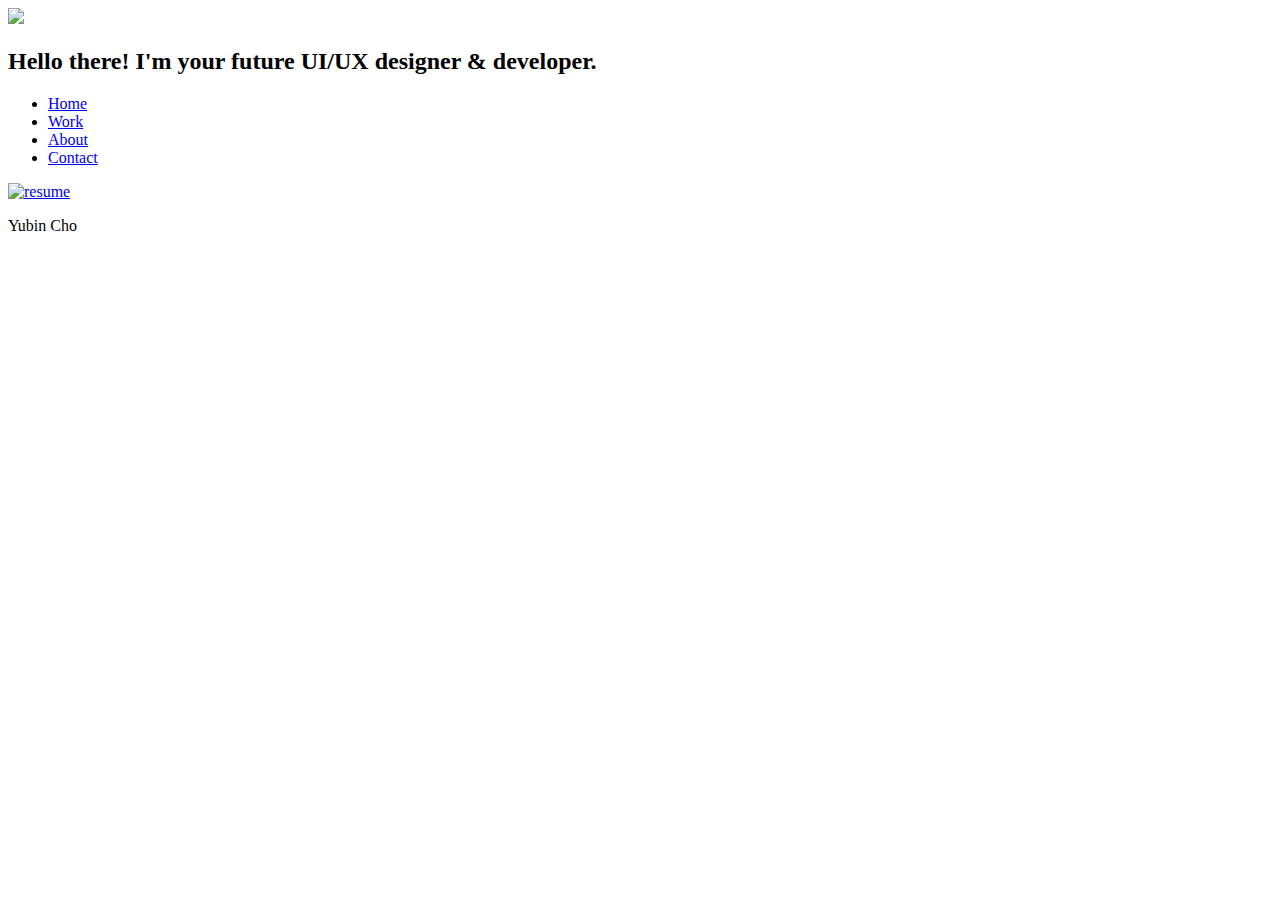
==== index.html @ 60e2d683 "Add files via upload" ====
<!DOCTYPE html>

<html class="no-js">

	<head>
	<meta charset="utf-8">
	<meta http-equiv="X-UA-Compatible" content="IE=edge">
	<title>Yubin Cho</title>
	<meta name="viewport" content="width=device-width, initial-scale=1">

	<!-- Place favicon.ico and apple-touch-icon.png in the root directory -->
	<link rel="shortcut icon" href="favicon.ico">

	<!-- Fonts -->
	<link href="https://fonts.googleapis.com/css?family=Contrail+One" rel="stylesheet">
	<link href="https://fonts.googleapis.com/css?family=Source+Sans+Pro" rel="stylesheet">


	<!-- Icomoon Icon Fonts-->
	<link rel="stylesheet" href="css/icomoon.css">
	<!-- Bootstrap  -->
	<link rel="stylesheet" href="css/bootstrap.css">
	<!-- CSS file -->
	<link rel="stylesheet" href="css/style.css">


	<!-- Modernizr JS -->
	<script src="js/modernizr-2.6.2.min.js"></script>


	</head>
	<body>
	<header>
		<div class="container text-center">
			<div>
				<a href="index.html">
   					<img src="images/logo.png"
         			onmouseover="this.src='images/logohover.png';"
         			onmouseout="this.src='images/logo.png';">
    				</img>
				</a>
			</div>
			<h2>Hello there! I'm your future UI/UX designer & developer.</h2>
			<nav id="main-nav" role="navigation">
				<ul>
					<li><a href="index.html" class="active">Home</a></li>
					<li><a href="work.html">Work</a></li>
					<li><a href="about.html">About</a></li>
					<li><a href="contact.html">Contact</a></li>
				</ul>
			</nav>
		</div>
	</header>

	<div class="intro-section">
		<div class="container">
			<div class="row">
				<a href="resume.pdf" target="_blank"><img src="images/resume.png" alt="resume" class="shadow"/></a>
			</div>
		</div>
	</div>
	


	
	<footer>
		<div id="footer">
			<div class="container">
				<div class="row">
					<div class="col-md-8 col-md-offset-2 text-center">
						<p>Yubin Cho</p>
						<p class="social-icons">
							<a href="https://www.linkedin.com/in/yubincho/"><i class="icon-linkedin-with-circle"></i></a>
						</p>
					</div>
				</div>
			</div>
		</div>
	</footer>

	<!-- jQuery -->
	<script src="js/jquery.min.js"></script>
	<!-- jQuery Easing -->
	<script src="js/jquery.easing.1.3.js"></script>
	<!-- Bootstrap -->
	<script src="js/bootstrap.min.js"></script>
	<!-- Waypoints -->
	<script src="js/jquery.waypoints.min.js"></script>
	<!-- Owl carousel -->
	<script src="js/owl.carousel.min.js"></script>
	<!-- Stellar -->
	<script src="js/jquery.stellar.min.js"></script>

	<!-- Main JS (Do not remove) -->
	<script src="js/main.js"></script>

	</body>
</html>
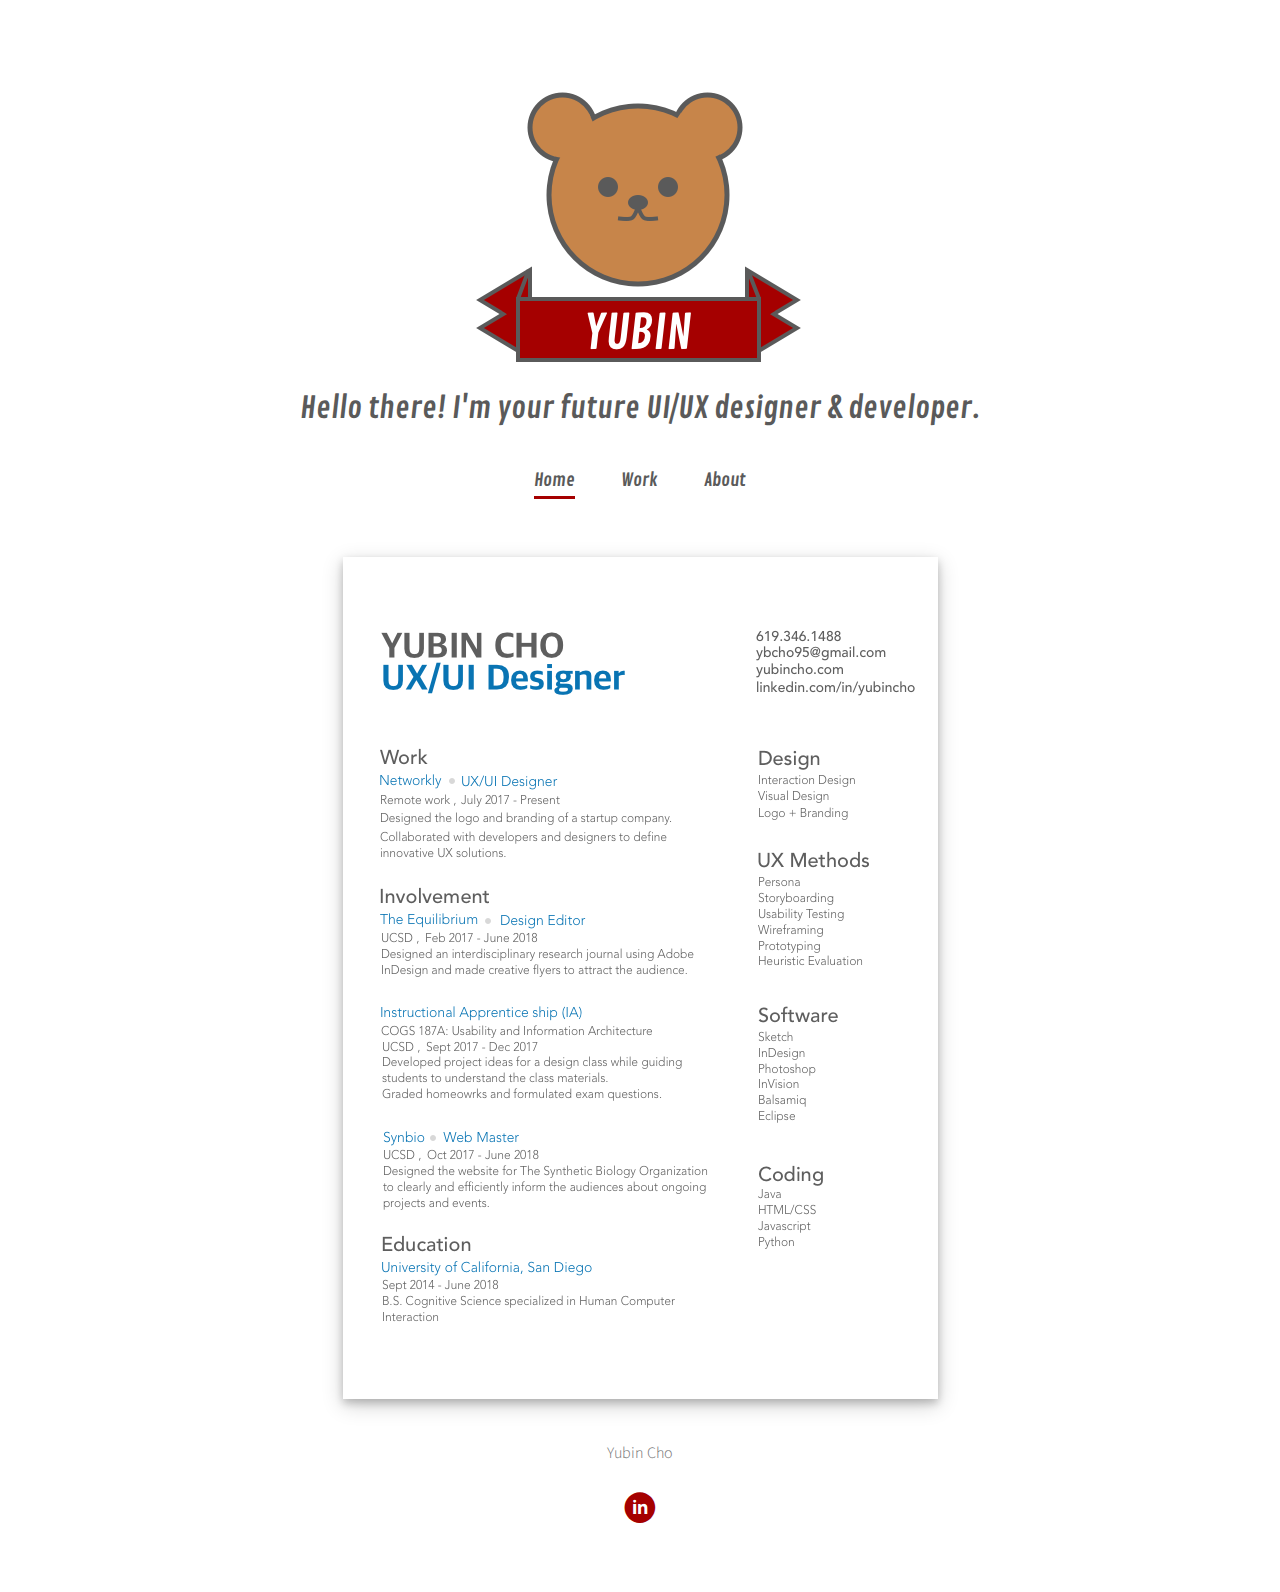
==== commit acb70b56: "Add files via upload" ====
--- a/index.html
+++ b/index.html
@@ -46,7 +46,6 @@
 					<li><a href="index.html" class="active">Home</a></li>
 					<li><a href="work.html">Work</a></li>
 					<li><a href="about.html">About</a></li>
-					<li><a href="contact.html">Contact</a></li>
 				</ul>
 			</nav>
 		</div>
--- a/css/icomoon.css
+++ b/css/icomoon.css
@@ -0,0 +1,3135 @@
+@font-face {
+    font-family: 'icomoon';
+    src:    url('fonts/icomoon.eot?1oniuf');
+    src:    url('fonts/icomoon.eot?1oniuf#iefix') format('embedded-opentype'),
+        url('fonts/icomoon.ttf?1oniuf') format('truetype'),
+        url('fonts/icomoon.woff?1oniuf') format('woff'),
+        url('fonts/icomoon.svg?1oniuf#icomoon') format('svg');
+    font-weight: normal;
+    font-style: normal;
+}
+
+[class^="icon-"], [class*=" icon-"] {
+    /* use !important to prevent issues with browser extensions that change fonts */
+    font-family: 'icomoon' !important;
+    speak: none;
+    font-style: normal;
+    font-weight: normal;
+    font-variant: normal;
+    text-transform: none;
+    line-height: 1;
+
+    /* Better Font Rendering =========== */
+    -webkit-font-smoothing: antialiased;
+    -moz-osx-font-smoothing: grayscale;
+}
+
+.icon-mobile:before {
+    content: "\e000";
+}
+.icon-laptop:before {
+    content: "\e001";
+}
+.icon-desktop:before {
+    content: "\e002";
+}
+.icon-tablet:before {
+    content: "\e003";
+}
+.icon-phone:before {
+    content: "\e004";
+}
+.icon-document:before {
+    content: "\e005";
+}
+.icon-documents:before {
+    content: "\e006";
+}
+.icon-search:before {
+    content: "\e007";
+}
+.icon-clipboard:before {
+    content: "\e008";
+}
+.icon-newspaper:before {
+    content: "\e009";
+}
+.icon-notebook:before {
+    content: "\e00a";
+}
+.icon-book-open:before {
+    content: "\e00b";
+}
+.icon-browser:before {
+    content: "\e00c";
+}
+.icon-calendar:before {
+    content: "\e00d";
+}
+.icon-presentation:before {
+    content: "\e00e";
+}
+.icon-picture:before {
+    content: "\e00f";
+}
+.icon-pictures:before {
+    content: "\e010";
+}
+.icon-video:before {
+    content: "\e011";
+}
+.icon-camera:before {
+    content: "\e012";
+}
+.icon-printer:before {
+    content: "\e013";
+}
+.icon-toolbox:before {
+    content: "\e014";
+}
+.icon-briefcase:before {
+    content: "\e015";
+}
+.icon-wallet:before {
+    content: "\e016";
+}
+.icon-gift:before {
+    content: "\e017";
+}
+.icon-bargraph:before {
+    content: "\e018";
+}
+.icon-grid:before {
+    content: "\e019";
+}
+.icon-expand:before {
+    content: "\e01a";
+}
+.icon-focus:before {
+    content: "\e01b";
+}
+.icon-edit:before {
+    content: "\e01c";
+}
+.icon-adjustments:before {
+    content: "\e01d";
+}
+.icon-ribbon:before {
+    content: "\e01e";
+}
+.icon-hourglass:before {
+    content: "\e01f";
+}
+.icon-lock:before {
+    content: "\e020";
+}
+.icon-megaphone:before {
+    content: "\e021";
+}
+.icon-shield:before {
+    content: "\e022";
+}
+.icon-trophy:before {
+    content: "\e023";
+}
+.icon-flag:before {
+    content: "\e024";
+}
+.icon-map:before {
+    content: "\e025";
+}
+.icon-puzzle:before {
+    content: "\e026";
+}
+.icon-basket:before {
+    content: "\e027";
+}
+.icon-envelope:before {
+    content: "\e028";
+}
+.icon-streetsign:before {
+    content: "\e029";
+}
+.icon-telescope:before {
+    content: "\e02a";
+}
+.icon-gears:before {
+    content: "\e02b";
+}
+.icon-key:before {
+    content: "\e02c";
+}
+.icon-paperclip:before {
+    content: "\e02d";
+}
+.icon-attachment:before {
+    content: "\e02e";
+}
+.icon-pricetags:before {
+    content: "\e02f";
+}
+.icon-lightbulb:before {
+    content: "\e030";
+}
+.icon-layers:before {
+    content: "\e031";
+}
+.icon-pencil:before {
+    content: "\e032";
+}
+.icon-tools:before {
+    content: "\e033";
+}
+.icon-tools-2:before {
+    content: "\e034";
+}
+.icon-scissors:before {
+    content: "\e035";
+}
+.icon-paintbrush:before {
+    content: "\e036";
+}
+.icon-magnifying-glass:before {
+    content: "\e037";
+}
+.icon-circle-compass:before {
+    content: "\e038";
+}
+.icon-linegraph:before {
+    content: "\e039";
+}
+.icon-mic:before {
+    content: "\e03a";
+}
+.icon-strategy:before {
+    content: "\e03b";
+}
+.icon-beaker:before {
+    content: "\e03c";
+}
+.icon-caution:before {
+    content: "\e03d";
+}
+.icon-recycle:before {
+    content: "\e03e";
+}
+.icon-anchor:before {
+    content: "\e03f";
+}
+.icon-profile-male:before {
+    content: "\e040";
+}
+.icon-profile-female:before {
+    content: "\e041";
+}
+.icon-bike:before {
+    content: "\e042";
+}
+.icon-wine:before {
+    content: "\e043";
+}
+.icon-hotairballoon:before {
+    content: "\e044";
+}
+.icon-globe:before {
+    content: "\e045";
+}
+.icon-genius:before {
+    content: "\e046";
+}
+.icon-map-pin:before {
+    content: "\e047";
+}
+.icon-dial:before {
+    content: "\e048";
+}
+.icon-chat:before {
+    content: "\e049";
+}
+.icon-heart:before {
+    content: "\e04a";
+}
+.icon-cloud:before {
+    content: "\e04b";
+}
+.icon-upload:before {
+    content: "\e04c";
+}
+.icon-download:before {
+    content: "\e04d";
+}
+.icon-target:before {
+    content: "\e04e";
+}
+.icon-hazardous:before {
+    content: "\e04f";
+}
+.icon-piechart:before {
+    content: "\e050";
+}
+.icon-speedometer:before {
+    content: "\e051";
+}
+.icon-global:before {
+    content: "\e052";
+}
+.icon-compass:before {
+    content: "\e053";
+}
+.icon-lifesaver:before {
+    content: "\e054";
+}
+.icon-clock:before {
+    content: "\e055";
+}
+.icon-aperture:before {
+    content: "\e056";
+}
+.icon-quote:before {
+    content: "\e057";
+}
+.icon-scope:before {
+    content: "\e058";
+}
+.icon-alarmclock:before {
+    content: "\e059";
+}
+.icon-refresh:before {
+    content: "\e05a";
+}
+.icon-happy:before {
+    content: "\e05b";
+}
+.icon-sad:before {
+    content: "\e05c";
+}
+.icon-facebook:before {
+    content: "\e05d";
+}
+.icon-twitter:before {
+    content: "\e05e";
+}
+.icon-googleplus:before {
+    content: "\e05f";
+}
+.icon-rss:before {
+    content: "\e060";
+}
+.icon-tumblr:before {
+    content: "\e061";
+}
+.icon-linkedin:before {
+    content: "\e062";
+}
+.icon-dribbble:before {
+    content: "\e063";
+}
+.icon-box2:before {
+    content: "\ea82";
+}
+.icon-write:before {
+    content: "\ea83";
+}
+.icon-clock2:before {
+    content: "\ea84";
+}
+.icon-reply2:before {
+    content: "\ea85";
+}
+.icon-reply-all2:before {
+    content: "\ea86";
+}
+.icon-forward2:before {
+    content: "\ea87";
+}
+.icon-flag2:before {
+    content: "\ea88";
+}
+.icon-search2:before {
+    content: "\ea89";
+}
+.icon-trash2:before {
+    content: "\ea8a";
+}
+.icon-envelope2:before {
+    content: "\ea8b";
+}
+.icon-bubble:before {
+    content: "\ea8c";
+}
+.icon-bubbles:before {
+    content: "\ea8d";
+}
+.icon-user2:before {
+    content: "\ea8e";
+}
+.icon-users2:before {
+    content: "\ea8f";
+}
+.icon-cloud2:before {
+    content: "\ea90";
+}
+.icon-download2:before {
+    content: "\ea91";
+}
+.icon-upload2:before {
+    content: "\ea92";
+}
+.icon-rain:before {
+    content: "\ea93";
+}
+.icon-sun:before {
+    content: "\ea94";
+}
+.icon-moon2:before {
+    content: "\ea95";
+}
+.icon-bell2:before {
+    content: "\ea96";
+}
+.icon-folder2:before {
+    content: "\ea97";
+}
+.icon-pin2:before {
+    content: "\ea98";
+}
+.icon-sound2:before {
+    content: "\ea99";
+}
+.icon-microphone:before {
+    content: "\ea9a";
+}
+.icon-camera2:before {
+    content: "\ea9b";
+}
+.icon-image2:before {
+    content: "\ea9c";
+}
+.icon-cog2:before {
+    content: "\ea9d";
+}
+.icon-calendar2:before {
+    content: "\ea9e";
+}
+.icon-book2:before {
+    content: "\ea9f";
+}
+.icon-map-marker:before {
+    content: "\eaa0";
+}
+.icon-store:before {
+    content: "\eaa1";
+}
+.icon-support:before {
+    content: "\eaa2";
+}
+.icon-tag2:before {
+    content: "\eaa3";
+}
+.icon-heart2:before {
+    content: "\eaa4";
+}
+.icon-video-camera:before {
+    content: "\eaa5";
+}
+.icon-trophy2:before {
+    content: "\eaa6";
+}
+.icon-cart:before {
+    content: "\eaa7";
+}
+.icon-eye2:before {
+    content: "\eaa8";
+}
+.icon-cancel:before {
+    content: "\eaa9";
+}
+.icon-chart:before {
+    content: "\eaaa";
+}
+.icon-target2:before {
+    content: "\eaab";
+}
+.icon-printer2:before {
+    content: "\eaac";
+}
+.icon-location2:before {
+    content: "\eaad";
+}
+.icon-bookmark2:before {
+    content: "\eaae";
+}
+.icon-monitor:before {
+    content: "\eaaf";
+}
+.icon-cross2:before {
+    content: "\eab0";
+}
+.icon-plus2:before {
+    content: "\eab1";
+}
+.icon-left:before {
+    content: "\eab2";
+}
+.icon-up:before {
+    content: "\eab3";
+}
+.icon-browser2:before {
+    content: "\eab4";
+}
+.icon-windows:before {
+    content: "\eab5";
+}
+.icon-switch2:before {
+    content: "\eab6";
+}
+.icon-dashboard:before {
+    content: "\eab7";
+}
+.icon-play:before {
+    content: "\eab8";
+}
+.icon-fast-forward:before {
+    content: "\eab9";
+}
+.icon-next:before {
+    content: "\eaba";
+}
+.icon-refresh2:before {
+    content: "\eabb";
+}
+.icon-film:before {
+    content: "\eabc";
+}
+.icon-home2:before {
+    content: "\eabd";
+}
+.icon-add-to-list:before {
+    content: "\e901";
+}
+.icon-classic-computer:before {
+    content: "\e902";
+}
+.icon-controller-fast-backward:before {
+    content: "\e903";
+}
+.icon-creative-commons-attribution:before {
+    content: "\e904";
+}
+.icon-creative-commons-noderivs:before {
+    content: "\e905";
+}
+.icon-creative-commons-noncommercial-eu:before {
+    content: "\e906";
+}
+.icon-creative-commons-noncommercial-us:before {
+    content: "\e907";
+}
+.icon-creative-commons-public-domain:before {
+    content: "\e908";
+}
+.icon-creative-commons-remix:before {
+    content: "\e909";
+}
+.icon-creative-commons-share:before {
+    content: "\e90a";
+}
+.icon-creative-commons-sharealike:before {
+    content: "\e90b";
+}
+.icon-creative-commons:before {
+    content: "\e90c";
+}
+.icon-document-landscape:before {
+    content: "\e90d";
+}
+.icon-remove-user:before {
+    content: "\e90e";
+}
+.icon-warning:before {
+    content: "\e90f";
+}
+.icon-arrow-bold-down:before {
+    content: "\e910";
+}
+.icon-arrow-bold-left:before {
+    content: "\e911";
+}
+.icon-arrow-bold-right:before {
+    content: "\e912";
+}
+.icon-arrow-bold-up:before {
+    content: "\e913";
+}
+.icon-arrow-down:before {
+    content: "\e914";
+}
+.icon-arrow-left:before {
+    content: "\e915";
+}
+.icon-arrow-long-down:before {
+    content: "\e916";
+}
+.icon-arrow-long-left:before {
+    content: "\e917";
+}
+.icon-arrow-long-right:before {
+    content: "\e918";
+}
+.icon-arrow-long-up:before {
+    content: "\e919";
+}
+.icon-arrow-right:before {
+    content: "\e91a";
+}
+.icon-arrow-up:before {
+    content: "\e91b";
+}
+.icon-arrow-with-circle-down:before {
+    content: "\e91c";
+}
+.icon-arrow-with-circle-left:before {
+    content: "\e91d";
+}
+.icon-arrow-with-circle-right:before {
+    content: "\e91e";
+}
+.icon-arrow-with-circle-up:before {
+    content: "\e91f";
+}
+.icon-bookmark:before {
+    content: "\e920";
+}
+.icon-bookmarks:before {
+    content: "\e921";
+}
+.icon-chevron-down:before {
+    content: "\e922";
+}
+.icon-chevron-left:before {
+    content: "\e923";
+}
+.icon-chevron-right:before {
+    content: "\e924";
+}
+.icon-chevron-small-down:before {
+    content: "\e925";
+}
+.icon-chevron-small-left:before {
+    content: "\e926";
+}
+.icon-chevron-small-right:before {
+    content: "\e927";
+}
+.icon-chevron-small-up:before {
+    content: "\e928";
+}
+.icon-chevron-thin-down:before {
+    content: "\e929";
+}
+.icon-chevron-thin-left:before {
+    content: "\e92a";
+}
+.icon-chevron-thin-right:before {
+    content: "\e92b";
+}
+.icon-chevron-thin-up:before {
+    content: "\e92c";
+}
+.icon-chevron-up:before {
+    content: "\e92d";
+}
+.icon-chevron-with-circle-down:before {
+    content: "\e92e";
+}
+.icon-chevron-with-circle-left:before {
+    content: "\e92f";
+}
+.icon-chevron-with-circle-right:before {
+    content: "\e930";
+}
+.icon-chevron-with-circle-up:before {
+    content: "\e931";
+}
+.icon-cloud3:before {
+    content: "\e932";
+}
+.icon-controller-fast-forward:before {
+    content: "\e933";
+}
+.icon-controller-jump-to-start:before {
+    content: "\e934";
+}
+.icon-controller-next:before {
+    content: "\e935";
+}
+.icon-controller-paus:before {
+    content: "\e936";
+}
+.icon-controller-play:before {
+    content: "\e937";
+}
+.icon-controller-record:before {
+    content: "\e938";
+}
+.icon-controller-stop:before {
+    content: "\e939";
+}
+.icon-controller-volume:before {
+    content: "\e93a";
+}
+.icon-dot-single:before {
+    content: "\e93b";
+}
+.icon-dots-three-horizontal:before {
+    content: "\e93c";
+}
+.icon-dots-three-vertical:before {
+    content: "\e93d";
+}
+.icon-dots-two-horizontal:before {
+    content: "\e93e";
+}
+.icon-dots-two-vertical:before {
+    content: "\e93f";
+}
+.icon-download3:before {
+    content: "\e940";
+}
+.icon-emoji-flirt:before {
+    content: "\e941";
+}
+.icon-flow-branch:before {
+    content: "\e942";
+}
+.icon-flow-cascade:before {
+    content: "\e943";
+}
+.icon-flow-line:before {
+    content: "\e944";
+}
+.icon-flow-parallel:before {
+    content: "\e945";
+}
+.icon-flow-tree:before {
+    content: "\e946";
+}
+.icon-install:before {
+    content: "\e947";
+}
+.icon-layers2:before {
+    content: "\e948";
+}
+.icon-open-book:before {
+    content: "\e949";
+}
+.icon-resize-100:before {
+    content: "\e94a";
+}
+.icon-resize-full-screen:before {
+    content: "\e94b";
+}
+.icon-save:before {
+    content: "\e94c";
+}
+.icon-select-arrows:before {
+    content: "\e94d";
+}
+.icon-sound-mute:before {
+    content: "\e94e";
+}
+.icon-sound:before {
+    content: "\e94f";
+}
+.icon-trash:before {
+    content: "\e950";
+}
+.icon-triangle-down:before {
+    content: "\e951";
+}
+.icon-triangle-left:before {
+    content: "\e952";
+}
+.icon-triangle-right:before {
+    content: "\e953";
+}
+.icon-triangle-up:before {
+    content: "\e954";
+}
+.icon-uninstall:before {
+    content: "\e955";
+}
+.icon-upload-to-cloud:before {
+    content: "\e956";
+}
+.icon-upload3:before {
+    content: "\e957";
+}
+.icon-add-user:before {
+    content: "\e958";
+}
+.icon-address:before {
+    content: "\e959";
+}
+.icon-adjust:before {
+    content: "\e95a";
+}
+.icon-air:before {
+    content: "\e95b";
+}
+.icon-aircraft-landing:before {
+    content: "\e95c";
+}
+.icon-aircraft-take-off:before {
+    content: "\e95d";
+}
+.icon-aircraft:before {
+    content: "\e95e";
+}
+.icon-align-bottom:before {
+    content: "\e95f";
+}
+.icon-align-horizontal-middle:before {
+    content: "\e960";
+}
+.icon-align-left:before {
+    content: "\e961";
+}
+.icon-align-right:before {
+    content: "\e962";
+}
+.icon-align-top:before {
+    content: "\e963";
+}
+.icon-align-vertical-middle:before {
+    content: "\e964";
+}
+.icon-archive:before {
+    content: "\e965";
+}
+.icon-area-graph:before {
+    content: "\e966";
+}
+.icon-attachment2:before {
+    content: "\e967";
+}
+.icon-awareness-ribbon:before {
+    content: "\e968";
+}
+.icon-back-in-time:before {
+    content: "\e969";
+}
+.icon-back:before {
+    content: "\e96a";
+}
+.icon-bar-graph:before {
+    content: "\e96b";
+}
+.icon-battery:before {
+    content: "\e96c";
+}
+.icon-beamed-note:before {
+    content: "\e96d";
+}
+.icon-bell:before {
+    content: "\e96e";
+}
+.icon-blackboard:before {
+    content: "\e96f";
+}
+.icon-block:before {
+    content: "\e970";
+}
+.icon-book:before {
+    content: "\e971";
+}
+.icon-bowl:before {
+    content: "\e972";
+}
+.icon-box:before {
+    content: "\e973";
+}
+.icon-briefcase2:before {
+    content: "\e974";
+}
+.icon-browser3:before {
+    content: "\e975";
+}
+.icon-brush:before {
+    content: "\e976";
+}
+.icon-bucket:before {
+    content: "\e977";
+}
+.icon-cake:before {
+    content: "\e978";
+}
+.icon-calculator:before {
+    content: "\e979";
+}
+.icon-calendar3:before {
+    content: "\e97a";
+}
+.icon-camera3:before {
+    content: "\e97b";
+}
+.icon-ccw:before {
+    content: "\e97c";
+}
+.icon-chat2:before {
+    content: "\e97d";
+}
+.icon-check:before {
+    content: "\e97e";
+}
+.icon-circle-with-cross:before {
+    content: "\e97f";
+}
+.icon-circle-with-minus:before {
+    content: "\e980";
+}
+.icon-circle-with-plus:before {
+    content: "\e981";
+}
+.icon-circle:before {
+    content: "\e982";
+}
+.icon-circular-graph:before {
+    content: "\e983";
+}
+.icon-clapperboard:before {
+    content: "\e984";
+}
+.icon-clipboard2:before {
+    content: "\e985";
+}
+.icon-clock3:before {
+    content: "\e986";
+}
+.icon-code:before {
+    content: "\e987";
+}
+.icon-cog:before {
+    content: "\e988";
+}
+.icon-colours:before {
+    content: "\e989";
+}
+.icon-compass2:before {
+    content: "\e98a";
+}
+.icon-copy:before {
+    content: "\e98b";
+}
+.icon-credit-card:before {
+    content: "\e98c";
+}
+.icon-credit:before {
+    content: "\e98d";
+}
+.icon-cross:before {
+    content: "\e98e";
+}
+.icon-cup:before {
+    content: "\e98f";
+}
+.icon-cw:before {
+    content: "\e990";
+}
+.icon-cycle:before {
+    content: "\e991";
+}
+.icon-database:before {
+    content: "\e992";
+}
+.icon-dial-pad:before {
+    content: "\e993";
+}
+.icon-direction:before {
+    content: "\e994";
+}
+.icon-document2:before {
+    content: "\e995";
+}
+.icon-documents2:before {
+    content: "\e996";
+}
+.icon-drink:before {
+    content: "\e997";
+}
+.icon-drive:before {
+    content: "\e998";
+}
+.icon-drop:before {
+    content: "\e999";
+}
+.icon-edit2:before {
+    content: "\e99a";
+}
+.icon-email:before {
+    content: "\e99b";
+}
+.icon-emoji-happy:before {
+    content: "\e99c";
+}
+.icon-emoji-neutral:before {
+    content: "\e99d";
+}
+.icon-emoji-sad:before {
+    content: "\e99e";
+}
+.icon-erase:before {
+    content: "\e99f";
+}
+.icon-eraser:before {
+    content: "\e9a0";
+}
+.icon-export:before {
+    content: "\e9a1";
+}
+.icon-eye:before {
+    content: "\e9a2";
+}
+.icon-feather:before {
+    content: "\e9a3";
+}
+.icon-flag3:before {
+    content: "\e9a4";
+}
+.icon-flash:before {
+    content: "\e9a5";
+}
+.icon-flashlight:before {
+    content: "\e9a6";
+}
+.icon-flat-brush:before {
+    content: "\e9a7";
+}
+.icon-folder-images:before {
+    content: "\e9a8";
+}
+.icon-folder-music:before {
+    content: "\e9a9";
+}
+.icon-folder-video:before {
+    content: "\e9aa";
+}
+.icon-folder:before {
+    content: "\e9ab";
+}
+.icon-forward:before {
+    content: "\e9ac";
+}
+.icon-funnel:before {
+    content: "\e9ad";
+}
+.icon-game-controller:before {
+    content: "\e9ae";
+}
+.icon-gauge:before {
+    content: "\e9af";
+}
+.icon-globe2:before {
+    content: "\e9b0";
+}
+.icon-graduation-cap:before {
+    content: "\e9b1";
+}
+.icon-grid2:before {
+    content: "\e9b2";
+}
+.icon-hair-cross:before {
+    content: "\e9b3";
+}
+.icon-hand:before {
+    content: "\e9b4";
+}
+.icon-heart-outlined:before {
+    content: "\e9b5";
+}
+.icon-heart3:before {
+    content: "\e9b6";
+}
+.icon-help-with-circle:before {
+    content: "\e9b7";
+}
+.icon-help:before {
+    content: "\e9b8";
+}
+.icon-home:before {
+    content: "\e9b9";
+}
+.icon-hour-glass:before {
+    content: "\e9ba";
+}
+.icon-image-inverted:before {
+    content: "\e9bb";
+}
+.icon-image:before {
+    content: "\e9bc";
+}
+.icon-images:before {
+    content: "\e9bd";
+}
+.icon-inbox:before {
+    content: "\e9be";
+}
+.icon-infinity:before {
+    content: "\e9bf";
+}
+.icon-info-with-circle:before {
+    content: "\e9c0";
+}
+.icon-info:before {
+    content: "\e9c1";
+}
+.icon-key2:before {
+    content: "\e9c2";
+}
+.icon-keyboard:before {
+    content: "\e9c3";
+}
+.icon-lab-flask:before {
+    content: "\e9c4";
+}
+.icon-landline:before {
+    content: "\e9c5";
+}
+.icon-language:before {
+    content: "\e9c6";
+}
+.icon-laptop2:before {
+    content: "\e9c7";
+}
+.icon-leaf:before {
+    content: "\e9c8";
+}
+.icon-level-down:before {
+    content: "\e9c9";
+}
+.icon-level-up:before {
+    content: "\e9ca";
+}
+.icon-lifebuoy:before {
+    content: "\e9cb";
+}
+.icon-light-bulb:before {
+    content: "\e9cc";
+}
+.icon-light-down:before {
+    content: "\e9cd";
+}
+.icon-light-up:before {
+    content: "\e9ce";
+}
+.icon-line-graph:before {
+    content: "\e9cf";
+}
+.icon-link:before {
+    content: "\e9d0";
+}
+.icon-list:before {
+    content: "\e9d1";
+}
+.icon-location-pin:before {
+    content: "\e9d2";
+}
+.icon-location:before {
+    content: "\e9d3";
+}
+.icon-lock-open:before {
+    content: "\e9d4";
+}
+.icon-lock2:before {
+    content: "\e9d5";
+}
+.icon-log-out:before {
+    content: "\e9d6";
+}
+.icon-login:before {
+    content: "\e9d7";
+}
+.icon-loop:before {
+    content: "\e9d8";
+}
+.icon-magnet:before {
+    content: "\e9d9";
+}
+.icon-magnifying-glass2:before {
+    content: "\e9da";
+}
+.icon-mail:before {
+    content: "\e9db";
+}
+.icon-man:before {
+    content: "\e9dc";
+}
+.icon-map2:before {
+    content: "\e9dd";
+}
+.icon-mask:before {
+    content: "\e9de";
+}
+.icon-medal:before {
+    content: "\e9df";
+}
+.icon-megaphone2:before {
+    content: "\e9e0";
+}
+.icon-menu:before {
+    content: "\e9e1";
+}
+.icon-message:before {
+    content: "\e9e2";
+}
+.icon-mic2:before {
+    content: "\e9e3";
+}
+.icon-minus:before {
+    content: "\e9e4";
+}
+.icon-mobile2:before {
+    content: "\e9e5";
+}
+.icon-modern-mic:before {
+    content: "\e9e6";
+}
+.icon-moon:before {
+    content: "\e9e7";
+}
+.icon-mouse:before {
+    content: "\e9e8";
+}
+.icon-music:before {
+    content: "\e9e9";
+}
+.icon-network:before {
+    content: "\e9ea";
+}
+.icon-new-message:before {
+    content: "\e9eb";
+}
+.icon-new:before {
+    content: "\e9ec";
+}
+.icon-news:before {
+    content: "\e9ed";
+}
+.icon-note:before {
+    content: "\e9ee";
+}
+.icon-notification:before {
+    content: "\e9ef";
+}
+.icon-old-mobile:before {
+    content: "\e9f0";
+}
+.icon-old-phone:before {
+    content: "\e9f1";
+}
+.icon-palette:before {
+    content: "\e9f2";
+}
+.icon-paper-plane:before {
+    content: "\e9f3";
+}
+.icon-pencil2:before {
+    content: "\e9f4";
+}
+.icon-phone2:before {
+    content: "\e9f5";
+}
+.icon-pie-chart:before {
+    content: "\e9f6";
+}
+.icon-pin:before {
+    content: "\e9f7";
+}
+.icon-plus:before {
+    content: "\e9f8";
+}
+.icon-popup:before {
+    content: "\e9f9";
+}
+.icon-power-plug:before {
+    content: "\e9fa";
+}
+.icon-price-ribbon:before {
+    content: "\e9fb";
+}
+.icon-price-tag:before {
+    content: "\e9fc";
+}
+.icon-print:before {
+    content: "\e9fd";
+}
+.icon-progress-empty:before {
+    content: "\e9fe";
+}
+.icon-progress-full:before {
+    content: "\e9ff";
+}
+.icon-progress-one:before {
+    content: "\ea00";
+}
+.icon-progress-two:before {
+    content: "\ea01";
+}
+.icon-publish:before {
+    content: "\ea02";
+}
+.icon-quote2:before {
+    content: "\ea03";
+}
+.icon-radio:before {
+    content: "\ea04";
+}
+.icon-reply-all:before {
+    content: "\ea05";
+}
+.icon-reply:before {
+    content: "\ea06";
+}
+.icon-retweet:before {
+    content: "\ea07";
+}
+.icon-rocket:before {
+    content: "\ea08";
+}
+.icon-round-brush:before {
+    content: "\ea09";
+}
+.icon-rss2:before {
+    content: "\ea0a";
+}
+.icon-ruler:before {
+    content: "\ea0b";
+}
+.icon-scissors2:before {
+    content: "\ea0c";
+}
+.icon-share-alternitive:before {
+    content: "\ea0d";
+}
+.icon-share:before {
+    content: "\ea0e";
+}
+.icon-shareable:before {
+    content: "\ea0f";
+}
+.icon-shield2:before {
+    content: "\ea10";
+}
+.icon-shop:before {
+    content: "\ea11";
+}
+.icon-shopping-bag:before {
+    content: "\ea12";
+}
+.icon-shopping-basket:before {
+    content: "\ea13";
+}
+.icon-shopping-cart:before {
+    content: "\ea14";
+}
+.icon-shuffle:before {
+    content: "\ea15";
+}
+.icon-signal:before {
+    content: "\ea16";
+}
+.icon-sound-mix:before {
+    content: "\ea17";
+}
+.icon-sports-club:before {
+    content: "\ea18";
+}
+.icon-spreadsheet:before {
+    content: "\ea19";
+}
+.icon-squared-cross:before {
+    content: "\ea1a";
+}
+.icon-squared-minus:before {
+    content: "\ea1b";
+}
+.icon-squared-plus:before {
+    content: "\ea1c";
+}
+.icon-star-outlined:before {
+    content: "\ea1d";
+}
+.icon-star:before {
+    content: "\ea1e";
+}
+.icon-stopwatch:before {
+    content: "\ea1f";
+}
+.icon-suitcase:before {
+    content: "\ea20";
+}
+.icon-swap:before {
+    content: "\ea21";
+}
+.icon-sweden:before {
+    content: "\ea22";
+}
+.icon-switch:before {
+    content: "\ea23";
+}
+.icon-tablet2:before {
+    content: "\ea24";
+}
+.icon-tag:before {
+    content: "\ea25";
+}
+.icon-text-document-inverted:before {
+    content: "\ea26";
+}
+.icon-text-document:before {
+    content: "\ea27";
+}
+.icon-text:before {
+    content: "\ea28";
+}
+.icon-thermometer:before {
+    content: "\ea29";
+}
+.icon-thumbs-down:before {
+    content: "\ea2a";
+}
+.icon-thumbs-up:before {
+    content: "\ea2b";
+}
+.icon-thunder-cloud:before {
+    content: "\ea2c";
+}
+.icon-ticket:before {
+    content: "\ea2d";
+}
+.icon-time-slot:before {
+    content: "\ea2e";
+}
+.icon-tools2:before {
+    content: "\ea2f";
+}
+.icon-traffic-cone:before {
+    content: "\ea30";
+}
+.icon-tree:before {
+    content: "\ea31";
+}
+.icon-trophy3:before {
+    content: "\ea32";
+}
+.icon-tv:before {
+    content: "\ea33";
+}
+.icon-typing:before {
+    content: "\ea34";
+}
+.icon-unread:before {
+    content: "\ea35";
+}
+.icon-untag:before {
+    content: "\ea36";
+}
+.icon-user:before {
+    content: "\ea37";
+}
+.icon-users:before {
+    content: "\ea38";
+}
+.icon-v-card:before {
+    content: "\ea39";
+}
+.icon-video2:before {
+    content: "\ea3a";
+}
+.icon-vinyl:before {
+    content: "\ea3b";
+}
+.icon-voicemail:before {
+    content: "\ea3c";
+}
+.icon-wallet2:before {
+    content: "\ea3d";
+}
+.icon-water:before {
+    content: "\ea3e";
+}
+.icon-500px-with-circle:before {
+    content: "\ea3f";
+}
+.icon-500px:before {
+    content: "\ea40";
+}
+.icon-basecamp:before {
+    content: "\ea41";
+}
+.icon-behance:before {
+    content: "\ea42";
+}
+.icon-creative-cloud:before {
+    content: "\ea43";
+}
+.icon-dropbox:before {
+    content: "\ea44";
+}
+.icon-evernote:before {
+    content: "\ea45";
+}
+.icon-flattr:before {
+    content: "\ea46";
+}
+.icon-foursquare:before {
+    content: "\ea47";
+}
+.icon-google-drive:before {
+    content: "\ea48";
+}
+.icon-google-hangouts:before {
+    content: "\ea49";
+}
+.icon-grooveshark:before {
+    content: "\ea4a";
+}
+.icon-icloud:before {
+    content: "\ea4b";
+}
+.icon-mixi:before {
+    content: "\ea4c";
+}
+.icon-onedrive:before {
+    content: "\ea4d";
+}
+.icon-paypal:before {
+    content: "\ea4e";
+}
+.icon-picasa:before {
+    content: "\ea4f";
+}
+.icon-qq:before {
+    content: "\ea50";
+}
+.icon-rdio-with-circle:before {
+    content: "\ea51";
+}
+.icon-renren:before {
+    content: "\ea52";
+}
+.icon-scribd:before {
+    content: "\ea53";
+}
+.icon-sina-weibo:before {
+    content: "\ea54";
+}
+.icon-skype-with-circle:before {
+    content: "\ea55";
+}
+.icon-skype:before {
+    content: "\ea56";
+}
+.icon-slideshare:before {
+    content: "\ea57";
+}
+.icon-smashing:before {
+    content: "\ea58";
+}
+.icon-soundcloud:before {
+    content: "\ea59";
+}
+.icon-spotify-with-circle:before {
+    content: "\ea5a";
+}
+.icon-spotify:before {
+    content: "\ea5b";
+}
+.icon-swarm:before {
+    content: "\ea5c";
+}
+.icon-vine-with-circle:before {
+    content: "\ea5d";
+}
+.icon-vine:before {
+    content: "\ea5e";
+}
+.icon-vk-alternitive:before {
+    content: "\ea5f";
+}
+.icon-vk-with-circle:before {
+    content: "\ea60";
+}
+.icon-vk:before {
+    content: "\ea61";
+}
+.icon-xing-with-circle:before {
+    content: "\ea62";
+}
+.icon-xing:before {
+    content: "\ea63";
+}
+.icon-yelp:before {
+    content: "\ea64";
+}
+.icon-dribbble-with-circle:before {
+    content: "\ea65";
+}
+.icon-dribbble2:before {
+    content: "\ea66";
+}
+.icon-facebook-with-circle:before {
+    content: "\ea67";
+}
+.icon-facebook2:before {
+    content: "\ea68";
+}
+.icon-flickr-with-circle:before {
+    content: "\ea69";
+}
+.icon-flickr:before {
+    content: "\ea6a";
+}
+.icon-github-with-circle:before {
+    content: "\ea6b";
+}
+.icon-github:before {
+    content: "\ea6c";
+}
+.icon-google-with-circle:before {
+    content: "\ea6d";
+}
+.icon-google:before {
+    content: "\ea6e";
+}
+.icon-instagram-with-circle:before {
+    content: "\ea6f";
+}
+.icon-instagram:before {
+    content: "\ea70";
+}
+.icon-lastfm-with-circle:before {
+    content: "\ea71";
+}
+.icon-lastfm:before {
+    content: "\ea72";
+}
+.icon-linkedin-with-circle:before {
+    content: "\ea73";
+}
+.icon-linkedin2:before {
+    content: "\ea74";
+}
+.icon-pinterest-with-circle:before {
+    content: "\ea75";
+}
+.icon-pinterest:before {
+    content: "\ea76";
+}
+.icon-rdio:before {
+    content: "\ea77";
+}
+.icon-stumbleupon-with-circle:before {
+    content: "\ea78";
+}
+.icon-stumbleupon:before {
+    content: "\ea79";
+}
+.icon-tumblr-with-circle:before {
+    content: "\ea7a";
+}
+.icon-tumblr2:before {
+    content: "\ea7b";
+}
+.icon-twitter-with-circle:before {
+    content: "\ea7c";
+}
+.icon-twitter2:before {
+    content: "\ea7d";
+}
+.icon-vimeo-with-circle:before {
+    content: "\ea7e";
+}
+.icon-vimeo:before {
+    content: "\ea7f";
+}
+.icon-youtube-with-circle:before {
+    content: "\ea80";
+}
+.icon-youtube:before {
+    content: "\ea81";
+}
+.icon-home3:before {
+    content: "\eabe";
+}
+.icon-home22:before {
+    content: "\eabf";
+}
+.icon-home32:before {
+    content: "\eac0";
+}
+.icon-office:before {
+    content: "\eac1";
+}
+.icon-newspaper2:before {
+    content: "\eac2";
+}
+.icon-pencil3:before {
+    content: "\eac3";
+}
+.icon-pencil22:before {
+    content: "\eac4";
+}
+.icon-quill:before {
+    content: "\eac5";
+}
+.icon-pen:before {
+    content: "\eac6";
+}
+.icon-blog:before {
+    content: "\eac7";
+}
+.icon-eyedropper:before {
+    content: "\eac8";
+}
+.icon-droplet:before {
+    content: "\eac9";
+}
+.icon-paint-format:before {
+    content: "\eaca";
+}
+.icon-image3:before {
+    content: "\eacb";
+}
+.icon-images2:before {
+    content: "\eacc";
+}
+.icon-camera4:before {
+    content: "\eacd";
+}
+.icon-headphones:before {
+    content: "\eace";
+}
+.icon-music2:before {
+    content: "\eacf";
+}
+.icon-play2:before {
+    content: "\ead0";
+}
+.icon-film2:before {
+    content: "\ead1";
+}
+.icon-video-camera2:before {
+    content: "\ead2";
+}
+.icon-dice:before {
+    content: "\ead3";
+}
+.icon-pacman:before {
+    content: "\ead4";
+}
+.icon-spades:before {
+    content: "\ead5";
+}
+.icon-clubs:before {
+    content: "\ead6";
+}
+.icon-diamonds:before {
+    content: "\ead7";
+}
+.icon-bullhorn:before {
+    content: "\ead8";
+}
+.icon-connection:before {
+    content: "\ead9";
+}
+.icon-podcast:before {
+    content: "\eada";
+}
+.icon-feed:before {
+    content: "\eadb";
+}
+.icon-mic3:before {
+    content: "\eadc";
+}
+.icon-book3:before {
+    content: "\eadd";
+}
+.icon-books:before {
+    content: "\eade";
+}
+.icon-library:before {
+    content: "\eadf";
+}
+.icon-file-text:before {
+    content: "\eae0";
+}
+.icon-profile:before {
+    content: "\eae1";
+}
+.icon-file-empty:before {
+    content: "\eae2";
+}
+.icon-files-empty:before {
+    content: "\eae3";
+}
+.icon-file-text2:before {
+    content: "\eae4";
+}
+.icon-file-picture:before {
+    content: "\eae5";
+}
+.icon-file-music:before {
+    content: "\eae6";
+}
+.icon-file-play:before {
+    content: "\eae7";
+}
+.icon-file-video:before {
+    content: "\eae8";
+}
+.icon-file-zip:before {
+    content: "\eae9";
+}
+.icon-copy2:before {
+    content: "\eaea";
+}
+.icon-paste:before {
+    content: "\eaeb";
+}
+.icon-stack:before {
+    content: "\eaec";
+}
+.icon-folder3:before {
+    content: "\eaed";
+}
+.icon-folder-open:before {
+    content: "\eaee";
+}
+.icon-folder-plus:before {
+    content: "\eaef";
+}
+.icon-folder-minus:before {
+    content: "\eaf0";
+}
+.icon-folder-download:before {
+    content: "\eaf1";
+}
+.icon-folder-upload:before {
+    content: "\eaf2";
+}
+.icon-price-tag2:before {
+    content: "\eaf3";
+}
+.icon-price-tags:before {
+    content: "\eaf4";
+}
+.icon-barcode:before {
+    content: "\eaf5";
+}
+.icon-qrcode:before {
+    content: "\eaf6";
+}
+.icon-ticket2:before {
+    content: "\eaf7";
+}
+.icon-cart2:before {
+    content: "\eaf8";
+}
+.icon-coin-dollar:before {
+    content: "\eaf9";
+}
+.icon-coin-euro:before {
+    content: "\eafa";
+}
+.icon-coin-pound:before {
+    content: "\eafb";
+}
+.icon-coin-yen:before {
+    content: "\eafc";
+}
+.icon-credit-card2:before {
+    content: "\eafd";
+}
+.icon-calculator2:before {
+    content: "\eafe";
+}
+.icon-lifebuoy2:before {
+    content: "\eaff";
+}
+.icon-phone3:before {
+    content: "\eb00";
+}
+.icon-phone-hang-up:before {
+    content: "\eb01";
+}
+.icon-address-book:before {
+    content: "\eb02";
+}
+.icon-envelop:before {
+    content: "\eb03";
+}
+.icon-pushpin:before {
+    content: "\eb04";
+}
+.icon-location3:before {
+    content: "\eb05";
+}
+.icon-location22:before {
+    content: "\eb06";
+}
+.icon-compass3:before {
+    content: "\eb07";
+}
+.icon-compass22:before {
+    content: "\eb08";
+}
+.icon-map3:before {
+    content: "\eb09";
+}
+.icon-map22:before {
+    content: "\eb0a";
+}
+.icon-history:before {
+    content: "\eb0b";
+}
+.icon-clock4:before {
+    content: "\eb0c";
+}
+.icon-clock22:before {
+    content: "\eb0d";
+}
+.icon-alarm:before {
+    content: "\eb0e";
+}
+.icon-bell3:before {
+    content: "\eb0f";
+}
+.icon-stopwatch2:before {
+    content: "\eb10";
+}
+.icon-calendar4:before {
+    content: "\eb11";
+}
+.icon-printer3:before {
+    content: "\eb12";
+}
+.icon-keyboard2:before {
+    content: "\eb13";
+}
+.icon-display:before {
+    content: "\eb14";
+}
+.icon-laptop3:before {
+    content: "\eb15";
+}
+.icon-mobile3:before {
+    content: "\eb16";
+}
+.icon-mobile22:before {
+    content: "\eb17";
+}
+.icon-tablet3:before {
+    content: "\eb18";
+}
+.icon-tv2:before {
+    content: "\eb19";
+}
+.icon-drawer:before {
+    content: "\eb1a";
+}
+.icon-drawer2:before {
+    content: "\eb1b";
+}
+.icon-box-add:before {
+    content: "\eb1c";
+}
+.icon-box-remove:before {
+    content: "\eb1d";
+}
+.icon-download4:before {
+    content: "\eb1e";
+}
+.icon-upload4:before {
+    content: "\eb1f";
+}
+.icon-floppy-disk:before {
+    content: "\eb20";
+}
+.icon-drive2:before {
+    content: "\eb21";
+}
+.icon-database2:before {
+    content: "\eb22";
+}
+.icon-undo:before {
+    content: "\eb23";
+}
+.icon-redo:before {
+    content: "\eb24";
+}
+.icon-undo2:before {
+    content: "\eb25";
+}
+.icon-redo2:before {
+    content: "\eb26";
+}
+.icon-forward3:before {
+    content: "\eb27";
+}
+.icon-reply3:before {
+    content: "\eb28";
+}
+.icon-bubble2:before {
+    content: "\eb29";
+}
+.icon-bubbles2:before {
+    content: "\eb2a";
+}
+.icon-bubbles22:before {
+    content: "\eb2b";
+}
+.icon-bubble22:before {
+    content: "\eb2c";
+}
+.icon-bubbles3:before {
+    content: "\eb2d";
+}
+.icon-bubbles4:before {
+    content: "\eb2e";
+}
+.icon-user3:before {
+    content: "\eb2f";
+}
+.icon-users3:before {
+    content: "\eb30";
+}
+.icon-user-plus:before {
+    content: "\eb31";
+}
+.icon-user-minus:before {
+    content: "\eb32";
+}
+.icon-user-check:before {
+    content: "\eb33";
+}
+.icon-user-tie:before {
+    content: "\eb34";
+}
+.icon-quotes-left:before {
+    content: "\eb35";
+}
+.icon-quotes-right:before {
+    content: "\eb36";
+}
+.icon-hour-glass2:before {
+    content: "\eb37";
+}
+.icon-spinner:before {
+    content: "\eb38";
+}
+.icon-spinner2:before {
+    content: "\eb39";
+}
+.icon-spinner3:before {
+    content: "\eb3a";
+}
+.icon-spinner4:before {
+    content: "\eb3b";
+}
+.icon-spinner5:before {
+    content: "\eb3c";
+}
+.icon-spinner6:before {
+    content: "\eb3d";
+}
+.icon-spinner7:before {
+    content: "\eb3e";
+}
+.icon-spinner8:before {
+    content: "\eb3f";
+}
+.icon-spinner9:before {
+    content: "\eb40";
+}
+.icon-spinner10:before {
+    content: "\eb41";
+}
+.icon-spinner11:before {
+    content: "\eb42";
+}
+.icon-binoculars:before {
+    content: "\eb43";
+}
+.icon-search3:before {
+    content: "\eb44";
+}
+.icon-zoom-in:before {
+    content: "\eb45";
+}
+.icon-zoom-out:before {
+    content: "\eb46";
+}
+.icon-enlarge:before {
+    content: "\eb47";
+}
+.icon-shrink:before {
+    content: "\eb48";
+}
+.icon-enlarge2:before {
+    content: "\eb49";
+}
+.icon-shrink2:before {
+    content: "\eb4a";
+}
+.icon-key3:before {
+    content: "\eb4b";
+}
+.icon-key22:before {
+    content: "\eb4c";
+}
+.icon-lock3:before {
+    content: "\eb4d";
+}
+.icon-unlocked:before {
+    content: "\eb4e";
+}
+.icon-wrench:before {
+    content: "\eb4f";
+}
+.icon-equalizer:before {
+    content: "\eb50";
+}
+.icon-equalizer2:before {
+    content: "\eb51";
+}
+.icon-cog3:before {
+    content: "\eb52";
+}
+.icon-cogs:before {
+    content: "\eb53";
+}
+.icon-hammer:before {
+    content: "\eb54";
+}
+.icon-magic-wand:before {
+    content: "\eb55";
+}
+.icon-aid-kit:before {
+    content: "\eb56";
+}
+.icon-bug:before {
+    content: "\eb57";
+}
+.icon-pie-chart2:before {
+    content: "\eb58";
+}
+.icon-stats-dots:before {
+    content: "\eb59";
+}
+.icon-stats-bars:before {
+    content: "\eb5a";
+}
+.icon-stats-bars2:before {
+    content: "\eb5b";
+}
+.icon-trophy4:before {
+    content: "\eb5c";
+}
+.icon-gift2:before {
+    content: "\eb5d";
+}
+.icon-glass:before {
+    content: "\eb5e";
+}
+.icon-glass2:before {
+    content: "\eb5f";
+}
+.icon-mug:before {
+    content: "\eb60";
+}
+.icon-spoon-knife:before {
+    content: "\eb61";
+}
+.icon-leaf2:before {
+    content: "\eb62";
+}
+.icon-rocket2:before {
+    content: "\eb63";
+}
+.icon-meter:before {
+    content: "\eb64";
+}
+.icon-meter2:before {
+    content: "\eb65";
+}
+.icon-hammer2:before {
+    content: "\eb66";
+}
+.icon-fire:before {
+    content: "\eb67";
+}
+.icon-lab:before {
+    content: "\eb68";
+}
+.icon-magnet2:before {
+    content: "\eb69";
+}
+.icon-bin:before {
+    content: "\eb6a";
+}
+.icon-bin2:before {
+    content: "\eb6b";
+}
+.icon-briefcase3:before {
+    content: "\eb6c";
+}
+.icon-airplane:before {
+    content: "\eb6d";
+}
+.icon-truck:before {
+    content: "\eb6e";
+}
+.icon-road:before {
+    content: "\eb6f";
+}
+.icon-accessibility:before {
+    content: "\eb70";
+}
+.icon-target3:before {
+    content: "\eb71";
+}
+.icon-shield3:before {
+    content: "\eb72";
+}
+.icon-power:before {
+    content: "\eb73";
+}
+.icon-switch3:before {
+    content: "\eb74";
+}
+.icon-power-cord:before {
+    content: "\eb75";
+}
+.icon-clipboard3:before {
+    content: "\eb76";
+}
+.icon-list-numbered:before {
+    content: "\eb77";
+}
+.icon-list2:before {
+    content: "\eb78";
+}
+.icon-list22:before {
+    content: "\eb79";
+}
+.icon-tree2:before {
+    content: "\eb7a";
+}
+.icon-menu2:before {
+    content: "\eb7b";
+}
+.icon-menu22:before {
+    content: "\eb7c";
+}
+.icon-menu3:before {
+    content: "\eb7d";
+}
+.icon-menu4:before {
+    content: "\eb7e";
+}
+.icon-cloud4:before {
+    content: "\eb7f";
+}
+.icon-cloud-download:before {
+    content: "\eb80";
+}
+.icon-cloud-upload:before {
+    content: "\eb81";
+}
+.icon-cloud-check:before {
+    content: "\eb82";
+}
+.icon-download22:before {
+    content: "\eb83";
+}
+.icon-upload22:before {
+    content: "\eb84";
+}
+.icon-download32:before {
+    content: "\eb85";
+}
+.icon-upload32:before {
+    content: "\eb86";
+}
+.icon-sphere:before {
+    content: "\eb87";
+}
+.icon-earth:before {
+    content: "\eb88";
+}
+.icon-link2:before {
+    content: "\eb89";
+}
+.icon-flag4:before {
+    content: "\eb8a";
+}
+.icon-attachment3:before {
+    content: "\eb8b";
+}
+.icon-eye3:before {
+    content: "\eb8c";
+}
+.icon-eye-plus:before {
+    content: "\eb8d";
+}
+.icon-eye-minus:before {
+    content: "\eb8e";
+}
+.icon-eye-blocked:before {
+    content: "\eb8f";
+}
+.icon-bookmark3:before {
+    content: "\eb90";
+}
+.icon-bookmarks2:before {
+    content: "\eb91";
+}
+.icon-sun2:before {
+    content: "\eb92";
+}
+.icon-contrast:before {
+    content: "\eb93";
+}
+.icon-brightness-contrast:before {
+    content: "\eb94";
+}
+.icon-star-empty:before {
+    content: "\eb95";
+}
+.icon-star-half:before {
+    content: "\eb96";
+}
+.icon-star-full:before {
+    content: "\eb97";
+}
+.icon-heart4:before {
+    content: "\eb98";
+}
+.icon-heart-broken:before {
+    content: "\eb99";
+}
+.icon-man2:before {
+    content: "\eb9a";
+}
+.icon-woman:before {
+    content: "\eb9b";
+}
+.icon-man-woman:before {
+    content: "\eb9c";
+}
+.icon-happy2:before {
+    content: "\eb9d";
+}
+.icon-happy22:before {
+    content: "\eb9e";
+}
+.icon-smile:before {
+    content: "\eb9f";
+}
+.icon-smile2:before {
+    content: "\eba0";
+}
+.icon-tongue:before {
+    content: "\eba1";
+}
+.icon-tongue2:before {
+    content: "\eba2";
+}
+.icon-sad2:before {
+    content: "\eba3";
+}
+.icon-sad22:before {
+    content: "\eba4";
+}
+.icon-wink:before {
+    content: "\eba5";
+}
+.icon-wink2:before {
+    content: "\eba6";
+}
+.icon-grin:before {
+    content: "\eba7";
+}
+.icon-grin2:before {
+    content: "\eba8";
+}
+.icon-cool:before {
+    content: "\eba9";
+}
+.icon-cool2:before {
+    content: "\ebaa";
+}
+.icon-angry:before {
+    content: "\ebab";
+}
+.icon-angry2:before {
+    content: "\ebac";
+}
+.icon-evil:before {
+    content: "\ebad";
+}
+.icon-evil2:before {
+    content: "\ebae";
+}
+.icon-shocked:before {
+    content: "\ebaf";
+}
+.icon-shocked2:before {
+    content: "\ebb0";
+}
+.icon-baffled:before {
+    content: "\ebb1";
+}
+.icon-baffled2:before {
+    content: "\ebb2";
+}
+.icon-confused:before {
+    content: "\ebb3";
+}
+.icon-confused2:before {
+    content: "\ebb4";
+}
+.icon-neutral:before {
+    content: "\ebb5";
+}
+.icon-neutral2:before {
+    content: "\ebb6";
+}
+.icon-hipster:before {
+    content: "\ebb7";
+}
+.icon-hipster2:before {
+    content: "\ebb8";
+}
+.icon-wondering:before {
+    content: "\ebb9";
+}
+.icon-wondering2:before {
+    content: "\ebba";
+}
+.icon-sleepy:before {
+    content: "\ebbb";
+}
+.icon-sleepy2:before {
+    content: "\ebbc";
+}
+.icon-frustrated:before {
+    content: "\ebbd";
+}
+.icon-frustrated2:before {
+    content: "\ebbe";
+}
+.icon-crying:before {
+    content: "\ebbf";
+}
+.icon-crying2:before {
+    content: "\ebc0";
+}
+.icon-point-up:before {
+    content: "\ebc1";
+}
+.icon-point-right:before {
+    content: "\ebc2";
+}
+.icon-point-down:before {
+    content: "\ebc3";
+}
+.icon-point-left:before {
+    content: "\ebc4";
+}
+.icon-warning2:before {
+    content: "\ebc5";
+}
+.icon-notification2:before {
+    content: "\ebc6";
+}
+.icon-question:before {
+    content: "\ebc7";
+}
+.icon-plus3:before {
+    content: "\ebc8";
+}
+.icon-minus2:before {
+    content: "\ebc9";
+}
+.icon-info2:before {
+    content: "\ebca";
+}
+.icon-cancel-circle:before {
+    content: "\ebcb";
+}
+.icon-blocked:before {
+    content: "\ebcc";
+}
+.icon-cross3:before {
+    content: "\ebcd";
+}
+.icon-checkmark:before {
+    content: "\ebce";
+}
+.icon-checkmark2:before {
+    content: "\ebcf";
+}
+.icon-spell-check:before {
+    content: "\ebd0";
+}
+.icon-enter:before {
+    content: "\ebd1";
+}
+.icon-exit:before {
+    content: "\ebd2";
+}
+.icon-play22:before {
+    content: "\ebd3";
+}
+.icon-pause:before {
+    content: "\ebd4";
+}
+.icon-stop:before {
+    content: "\ebd5";
+}
+.icon-previous:before {
+    content: "\ebd6";
+}
+.icon-next2:before {
+    content: "\ebd7";
+}
+.icon-backward:before {
+    content: "\ebd8";
+}
+.icon-forward22:before {
+    content: "\ebd9";
+}
+.icon-play3:before {
+    content: "\ebda";
+}
+.icon-pause2:before {
+    content: "\ebdb";
+}
+.icon-stop2:before {
+    content: "\ebdc";
+}
+.icon-backward2:before {
+    content: "\ebdd";
+}
+.icon-forward32:before {
+    content: "\ebde";
+}
+.icon-first:before {
+    content: "\ebdf";
+}
+.icon-last:before {
+    content: "\ebe0";
+}
+.icon-previous2:before {
+    content: "\ebe1";
+}
+.icon-next22:before {
+    content: "\ebe2";
+}
+.icon-eject:before {
+    content: "\ebe3";
+}
+.icon-volume-high:before {
+    content: "\ebe4";
+}
+.icon-volume-medium:before {
+    content: "\ebe5";
+}
+.icon-volume-low:before {
+    content: "\ebe6";
+}
+.icon-volume-mute:before {
+    content: "\ebe7";
+}
+.icon-volume-mute2:before {
+    content: "\ebe8";
+}
+.icon-volume-increase:before {
+    content: "\ebe9";
+}
+.icon-volume-decrease:before {
+    content: "\ebea";
+}
+.icon-loop2:before {
+    content: "\ebeb";
+}
+.icon-loop22:before {
+    content: "\ebec";
+}
+.icon-infinite:before {
+    content: "\ebed";
+}
+.icon-shuffle2:before {
+    content: "\ebee";
+}
+.icon-arrow-up-left:before {
+    content: "\ebef";
+}
+.icon-arrow-up2:before {
+    content: "\ebf0";
+}
+.icon-arrow-up-right:before {
+    content: "\ebf1";
+}
+.icon-arrow-right2:before {
+    content: "\ebf2";
+}
+.icon-arrow-down-right:before {
+    content: "\ebf3";
+}
+.icon-arrow-down2:before {
+    content: "\ebf4";
+}
+.icon-arrow-down-left:before {
+    content: "\ebf5";
+}
+.icon-arrow-left2:before {
+    content: "\ebf6";
+}
+.icon-arrow-up-left2:before {
+    content: "\ebf7";
+}
+.icon-arrow-up22:before {
+    content: "\ebf8";
+}
+.icon-arrow-up-right2:before {
+    content: "\ebf9";
+}
+.icon-arrow-right22:before {
+    content: "\ebfa";
+}
+.icon-arrow-down-right2:before {
+    content: "\ebfb";
+}
+.icon-arrow-down22:before {
+    content: "\ebfc";
+}
+.icon-arrow-down-left2:before {
+    content: "\ebfd";
+}
+.icon-arrow-left22:before {
+    content: "\ebfe";
+}
+.icon-circle-up:before {
+    content: "\e900";
+}
+.icon-circle-right:before {
+    content: "\ebff";
+}
+.icon-circle-down:before {
+    content: "\ec00";
+}
+.icon-circle-left:before {
+    content: "\ec01";
+}
+.icon-tab:before {
+    content: "\ec02";
+}
+.icon-move-up:before {
+    content: "\ec03";
+}
+.icon-move-down:before {
+    content: "\ec04";
+}
+.icon-sort-alpha-asc:before {
+    content: "\ec05";
+}
+.icon-sort-alpha-desc:before {
+    content: "\ec06";
+}
+.icon-sort-numeric-asc:before {
+    content: "\ec07";
+}
+.icon-sort-numberic-desc:before {
+    content: "\ec08";
+}
+.icon-sort-amount-asc:before {
+    content: "\ec09";
+}
+.icon-sort-amount-desc:before {
+    content: "\ec0a";
+}
+.icon-command:before {
+    content: "\ec0b";
+}
+.icon-shift:before {
+    content: "\ec0c";
+}
+.icon-ctrl:before {
+    content: "\ec0d";
+}
+.icon-opt:before {
+    content: "\ec0e";
+}
+.icon-checkbox-checked:before {
+    content: "\ec0f";
+}
+.icon-checkbox-unchecked:before {
+    content: "\ec10";
+}
+.icon-radio-checked:before {
+    content: "\ec11";
+}
+.icon-radio-checked2:before {
+    content: "\ec12";
+}
+.icon-radio-unchecked:before {
+    content: "\ec13";
+}
+.icon-crop:before {
+    content: "\ec14";
+}
+.icon-make-group:before {
+    content: "\ec15";
+}
+.icon-ungroup:before {
+    content: "\ec16";
+}
+.icon-scissors3:before {
+    content: "\ec17";
+}
+.icon-filter:before {
+    content: "\ec18";
+}
+.icon-font:before {
+    content: "\ec19";
+}
+.icon-ligature:before {
+    content: "\ec1a";
+}
+.icon-ligature2:before {
+    content: "\ec1b";
+}
+.icon-text-height:before {
+    content: "\ec1c";
+}
+.icon-text-width:before {
+    content: "\ec1d";
+}
+.icon-font-size:before {
+    content: "\ec1e";
+}
+.icon-bold:before {
+    content: "\ec1f";
+}
+.icon-underline:before {
+    content: "\ec20";
+}
+.icon-italic:before {
+    content: "\ec21";
+}
+.icon-strikethrough:before {
+    content: "\ec22";
+}
+.icon-omega:before {
+    content: "\ec23";
+}
+.icon-sigma:before {
+    content: "\ec24";
+}
+.icon-page-break:before {
+    content: "\ec25";
+}
+.icon-superscript:before {
+    content: "\ec26";
+}
+.icon-subscript:before {
+    content: "\ec27";
+}
+.icon-superscript2:before {
+    content: "\ec28";
+}
+.icon-subscript2:before {
+    content: "\ec29";
+}
+.icon-text-color:before {
+    content: "\ec2a";
+}
+.icon-pagebreak:before {
+    content: "\ec2b";
+}
+.icon-clear-formatting:before {
+    content: "\ec2c";
+}
+.icon-table:before {
+    content: "\ec2d";
+}
+.icon-table2:before {
+    content: "\ec2e";
+}
+.icon-insert-template:before {
+    content: "\ec2f";
+}
+.icon-pilcrow:before {
+    content: "\ec30";
+}
+.icon-ltr:before {
+    content: "\ec31";
+}
+.icon-rtl:before {
+    content: "\ec32";
+}
+.icon-section:before {
+    content: "\ec33";
+}
+.icon-paragraph-left:before {
+    content: "\ec34";
+}
+.icon-paragraph-center:before {
+    content: "\ec35";
+}
+.icon-paragraph-right:before {
+    content: "\ec36";
+}
+.icon-paragraph-justify:before {
+    content: "\ec37";
+}
+.icon-indent-increase:before {
+    content: "\ec38";
+}
+.icon-indent-decrease:before {
+    content: "\ec39";
+}
+.icon-share2:before {
+    content: "\ec3a";
+}
+.icon-new-tab:before {
+    content: "\ec3b";
+}
+.icon-embed:before {
+    content: "\ec3c";
+}
+.icon-embed2:before {
+    content: "\ec3d";
+}
+.icon-terminal:before {
+    content: "\ec3e";
+}
+.icon-share22:before {
+    content: "\ec3f";
+}
+.icon-mail2:before {
+    content: "\ec40";
+}
+.icon-mail22:before {
+    content: "\ec41";
+}
+.icon-mail3:before {
+    content: "\ec42";
+}
+.icon-mail4:before {
+    content: "\ec43";
+}
+.icon-amazon:before {
+    content: "\ec44";
+}
+.icon-google2:before {
+    content: "\ec45";
+}
+.icon-google22:before {
+    content: "\ec46";
+}
+.icon-google3:before {
+    content: "\ec47";
+}
+.icon-google-plus:before {
+    content: "\ec48";
+}
+.icon-google-plus2:before {
+    content: "\ec49";
+}
+.icon-google-plus3:before {
+    content: "\ec4a";
+}
+.icon-hangouts:before {
+    content: "\ec4b";
+}
+.icon-google-drive2:before {
+    content: "\ec4c";
+}
+.icon-facebook3:before {
+    content: "\ec4d";
+}
+.icon-facebook22:before {
+    content: "\ec4e";
+}
+.icon-instagram2:before {
+    content: "\ec4f";
+}
+.icon-whatsapp:before {
+    content: "\ec50";
+}
+.icon-spotify2:before {
+    content: "\ec51";
+}
+.icon-telegram:before {
+    content: "\ec52";
+}
+.icon-twitter3:before {
+    content: "\ec53";
+}
+.icon-vine2:before {
+    content: "\ec54";
+}
+.icon-vk2:before {
+    content: "\ec55";
+}
+.icon-renren2:before {
+    content: "\ec56";
+}
+.icon-sina-weibo2:before {
+    content: "\ec57";
+}
+.icon-rss3:before {
+    content: "\ec58";
+}
+.icon-rss22:before {
+    content: "\ec59";
+}
+.icon-youtube2:before {
+    content: "\ec5a";
+}
+.icon-youtube22:before {
+    content: "\ec5b";
+}
+.icon-twitch:before {
+    content: "\ec5c";
+}
+.icon-vimeo2:before {
+    content: "\ec5d";
+}
+.icon-vimeo22:before {
+    content: "\ec5e";
+}
+.icon-lanyrd:before {
+    content: "\ec5f";
+}
+.icon-flickr2:before {
+    content: "\ec60";
+}
+.icon-flickr22:before {
+    content: "\ec61";
+}
+.icon-flickr3:before {
+    content: "\ec62";
+}
+.icon-flickr4:before {
+    content: "\ec63";
+}
+.icon-dribbble3:before {
+    content: "\ec64";
+}
+.icon-behance2:before {
+    content: "\ec65";
+}
+.icon-behance22:before {
+    content: "\ec66";
+}
+.icon-deviantart:before {
+    content: "\ec67";
+}
+.icon-500px2:before {
+    content: "\ec68";
+}
+.icon-steam:before {
+    content: "\ec69";
+}
+.icon-steam2:before {
+    content: "\ec6a";
+}
+.icon-dropbox2:before {
+    content: "\ec6b";
+}
+.icon-onedrive2:before {
+    content: "\ec6c";
+}
+.icon-github2:before {
+    content: "\ec6d";
+}
+.icon-npm:before {
+    content: "\ec6e";
+}
+.icon-basecamp2:before {
+    content: "\ec6f";
+}
+.icon-trello:before {
+    content: "\ec70";
+}
+.icon-wordpress:before {
+    content: "\ec71";
+}
+.icon-joomla:before {
+    content: "\ec72";
+}
+.icon-ello:before {
+    content: "\ec73";
+}
+.icon-blogger:before {
+    content: "\ec74";
+}
+.icon-blogger2:before {
+    content: "\ec75";
+}
+.icon-tumblr3:before {
+    content: "\ec76";
+}
+.icon-tumblr22:before {
+    content: "\ec77";
+}
+.icon-yahoo:before {
+    content: "\ec78";
+}
+.icon-yahoo2:before {
+    content: "\ec79";
+}
+.icon-tux:before {
+    content: "\ec7a";
+}
+.icon-appleinc:before {
+    content: "\ec7b";
+}
+.icon-finder:before {
+    content: "\ec7c";
+}
+.icon-android:before {
+    content: "\ec7d";
+}
+.icon-windows2:before {
+    content: "\ec7e";
+}
+.icon-windows8:before {
+    content: "\ec7f";
+}
+.icon-soundcloud2:before {
+    content: "\ec80";
+}
+.icon-soundcloud22:before {
+    content: "\ec81";
+}
+.icon-skype2:before {
+    content: "\ec82";
+}
+.icon-reddit:before {
+    content: "\ec83";
+}
+.icon-hackernews:before {
+    content: "\ec84";
+}
+.icon-wikipedia:before {
+    content: "\ec85";
+}
+.icon-linkedin3:before {
+    content: "\ec86";
+}
+.icon-linkedin22:before {
+    content: "\ec87";
+}
+.icon-lastfm2:before {
+    content: "\ec88";
+}
+.icon-lastfm22:before {
+    content: "\ec89";
+}
+.icon-delicious:before {
+    content: "\ec8a";
+}
+.icon-stumbleupon2:before {
+    content: "\ec8b";
+}
+.icon-stumbleupon22:before {
+    content: "\ec8c";
+}
+.icon-stackoverflow:before {
+    content: "\ec8d";
+}
+.icon-pinterest2:before {
+    content: "\ec8e";
+}
+.icon-pinterest22:before {
+    content: "\ec8f";
+}
+.icon-xing2:before {
+    content: "\ec90";
+}
+.icon-xing22:before {
+    content: "\ec91";
+}
+.icon-flattr2:before {
+    content: "\ec92";
+}
+.icon-foursquare2:before {
+    content: "\ec93";
+}
+.icon-yelp2:before {
+    content: "\ec94";
+}
+.icon-paypal2:before {
+    content: "\ec95";
+}
+.icon-chrome:before {
+    content: "\ec96";
+}
+.icon-firefox:before {
+    content: "\ec97";
+}
+.icon-IE:before {
+    content: "\ec98";
+}
+.icon-edge:before {
+    content: "\ec99";
+}
+.icon-safari:before {
+    content: "\ec9a";
+}
+.icon-opera:before {
+    content: "\ec9b";
+}
+.icon-file-pdf:before {
+    content: "\ec9c";
+}
+.icon-file-openoffice:before {
+    content: "\ec9d";
+}
+.icon-file-word:before {
+    content: "\ec9e";
+}
+.icon-file-excel:before {
+    content: "\ec9f";
+}
+.icon-libreoffice:before {
+    content: "\eca0";
+}
+.icon-html-five:before {
+    content: "\eca1";
+}
+.icon-html-five2:before {
+    content: "\eca2";
+}
+.icon-css3:before {
+    content: "\eca3";
+}
+.icon-git:before {
+    content: "\eca4";
+}
+.icon-codepen:before {
+    content: "\eca5";
+}
+.icon-svg:before {
+    content: "\eca6";
+}
+.icon-IcoMoon:before {
+    content: "\eca7";
+}
+
--- a/css/style.css
+++ b/css/style.css
@@ -0,0 +1,474 @@
+@font-face {
+  font-family: 'icomoon';
+  src: url("../fonts/icomoon/icomoon.eot?srf3rx");
+  src: url("../fonts/icomoon/icomoon.eot?srf3rx#iefix") format("embedded-opentype"), url("../fonts/icomoon/icomoon.ttf?srf3rx") format("truetype"), url("../fonts/icomoon/icomoon.woff?srf3rx") format("woff"), url("../fonts/icomoon/icomoon.svg?srf3rx#icomoon") format("svg");
+  font-weight: normal;
+  font-style: normal;
+}
+/* =======================================================
+*
+* 	Template Style 
+*
+* ======================================================= */
+body {
+  font-family: "Roboto", Arial, serif;
+  line-height: 1.8;
+  font-size: 20px;
+  font-weight: 300;
+  min-height: 100%;
+}
+
+a {
+  color: #a50000;
+  -webkit-transition: 0.5s;
+  -o-transition: 0.5s;
+  transition: 0.5s;
+}
+a:hover {
+  text-decoration: none;
+  color: #337ab7;
+}
+a:focus, a:active {
+  outline: none;
+}
+
+p, span {
+  margin-bottom: 1.5em;
+  font-size: 20px;
+  color: #727272;
+  font-weight: 300;
+  font-family: 'Source Sans Pro', sans-serif;
+  text-align: center;
+}
+
+span {
+  font-size: 18px;
+  color: rgba(114, 114, 114, 0.8);
+}
+
+h1, h2, h3, h4, h5, h6 {
+  color: #5a5a5a;
+  font-family: "Contrail One", serif;
+  font-weight: 300;
+  margin: 0 0 30px 0;
+
+}
+
+h2 {
+  text-align: center;
+}
+
+::-webkit-selection {
+  color: #fcfcfc;
+  background: #0082F6;
+}
+
+::-moz-selection {
+  color: #fcfcfc;
+  background: #0082F6;
+}
+
+::selection {
+  color: #fcfcfc;
+  background: #0082F6;
+}
+
+.goal {
+  font-weight: 300;
+  color: #a50000;
+  margin: 0 0 30px 0;
+  font-size: 25px;
+}
+
+.btn {
+  text-transform: uppercase;
+  letter-spacing: 2px;
+  -webkit-transition: 0.3s;
+  -o-transition: 0.3s;
+  transition: 0.3s;
+
+}
+.btn.btn-primary {
+  background: #a50000;
+  color: #fff;
+  border: none !important;
+  border: 2px solid transparent !important;
+}
+.btn.btn-primary:hover, .btn.btn-primary:active, .btn.btn-primary:focus {
+  box-shadow: none;
+  background: #393e46;
+}
+.btn:hover, .btn:active, .btn:focus {
+  background: #393e46 !important;
+  color: #fff;
+  outline: none !important;
+}
+.btn.btn-default:hover, .btn.btn-default:focus, .btn.btn-default:active {
+  border-color: transparent;
+}
+
+.heading-section {
+  margin-bottom: 5em;
+}
+.heading-section h2 {
+  position: relative;
+  font-size: 22px;
+  letter-spacing: 1px;
+  text-transform: uppercase;
+  font-weight: 700;
+}
+.heading-section h2:before {
+  position: absolute;
+  content: '';
+  top: -15px;
+  left: 50%;
+  margin-left: -15px;
+  width: 20px;
+  height: 3px;
+  background: #ac68cc;
+}
+
+header, #intro-section, #about, #footer,
+#work-section {
+  padding-bottom: 3em;
+}
+
+header {
+  padding-top: 2em;
+}
+header .navbar-brand {
+  padding-bottom: 1em;
+}
+
+header #main-nav > ul {
+  padding: 0;
+  margin: 0;
+}
+header #main-nav > ul li {
+  list-style: none;
+  display: inline-block;
+  margin-left: 40px;
+  font-size: 18px;
+  font-family: 'Contrail One', cursive;
+
+}
+@media screen and (max-width: 768px) {
+  header #main-nav > ul li {
+    display: block;
+    margin-left: 0;
+    margin-bottom: 15px;
+  }
+}
+header #main-nav > ul li a {
+  padding-bottom: 5px;
+  color: #5a5a5a;
+  position: relative;
+  font-weight: 400;
+}
+header #main-nav > ul li a.active {
+ border-bottom: 3px solid #a50000;
+}
+header #main-nav > ul li a:hover, header #main-nav > ul li a:focus {
+  border-bottom: 3px solid #a50000;
+}
+header #main-nav > ul li:first-child {
+  margin-left: 0;
+}
+header h2{
+  font-size: 30px;
+  line-height: 1.5em;
+  margin-bottom: 20px;
+  font-family: 'Contrail One', cursive;
+  text-align: center;
+  overflow: hidden;
+  margin: 0 auto;
+  white-space: nowrap; 
+  animation: 
+    typing 4s steps(30, end),
+    blinking-cursor 1s step-end infinite;
+  margin-bottom: 1em;
+}
+
+.intro-section h2 {
+  font-size: 25px;
+  line-height: 1.5em;
+  margin-bottom: 20px;
+  font-family: 'Contrail One', cursive;
+  text-align: center;
+  margin: 0 auto;
+}
+
+.intro-section img{
+  margin-left: auto;
+  margin-right: auto;
+  display: block;
+  margin-bottom: 2em;
+}
+
+.shadow{
+  box-shadow: 0 4px 8px 0 rgba(0, 0, 0, 0.2), 0 6px 20px 0 rgba(0, 0, 0, 0.19);
+}
+.shadow:hover{
+  box-shadow: 0 2px 6px 0 #B2DFEE, 0 4px 10px 0 #B2DFEE;
+}
+
+.blackshadow{
+  box-shadow: 0 4px 8px 0 rgba(0, 0, 0, 0.2), 0 6px 20px 0 rgba(0, 0, 0, 0.19);
+}
+
+@keyframes typing {
+  from { width: 0 }
+  to { width: 100% }
+}
+
+@keyframes blinking-cursor {
+  from, to { border-color: transparent }
+  50% { border-color: #a50000; }
+}
+
+@media screen and (max-width: 480px) {
+  #intro-section h2 {
+    font-size: 20px;
+  }
+}
+
+
+.table,
+.table-cell,
+.parallax {
+  height: 500px;
+  overflow-x: hidden;
+  overflow-y: hidden;
+}
+
+.parallax {
+  background-color: #555;
+  background-attachment: fixed;
+  background-size: cover;
+  position: relative;
+  margin-bottom: 7em;
+}
+.parallax .overlay {
+  position: absolute;
+  top: 0;
+  left: 0;
+  right: 0;
+  bottom: 0;
+  background: black;
+  opacity: .2;
+}
+
+@media screen and (max-width: 768px) {
+  .parallax {
+    height: inherit;
+    padding: 4em 0;
+  }
+}
+.parallax .intro h1 {
+  color: #fff;
+  font-size: 70px;
+  font-weight: 300;
+  margin-bottom: 10px;
+  font-family: 'Contrail One', cursive;
+}
+@media screen and (max-width: 768px) {
+  .parallax .intro h1 {
+    font-size: 30px;
+  }
+}
+.parallax .intro p {
+  color: #fff;
+}
+.parallax .intro p a {
+  color: #fff;
+  border-bottom: 2px solid rgba(255, 255, 255, 0.2);
+}
+.parallax .intro p a:hover {
+  color: #fff;
+}
+
+.table {
+  display: table;
+}
+
+.table-cell {
+  display: table-cell;
+  vertical-align: middle;
+}
+
+.quality {
+  margin-bottom: 50px;
+}
+.quality i {
+  font-size: 60px;
+  display: block;
+  margin-bottom: 30px;
+  color: #a50000;
+}
+
+
+
+.holder-section {
+  padding-left: 100px;
+}
+.holder-section h3 {
+  margin-bottom: 8px;
+  font-weight: 400;
+  font-weight: 20px;
+}
+
+
+.grid-work {
+  margin-bottom: 60px;
+}
+.grid-work .work-holder {
+  position: relative;
+  margin-bottom: 30px;
+}
+.grid-work .work-holder:hover {
+  box-shadow: 0 4px 8px 0 rgba(0, 0, 0, 0.2), 0 6px 20px 0 rgba(0, 0, 0, 0.19);
+}
+.grid-work .work-holder img {
+  max-width: 100%;
+  min-height:280px;
+}
+
+.grid-work .desc h3 {
+  font-size: 20px;
+  margin-bottom: 10px;
+}
+.grid-work .desc h3 a {
+  font-family: 'Contrail One', cursive;
+  color: #5a5a5a;
+}
+
+
+.about {
+  padding-bottom: 2em;
+}
+.about img {
+  margin-bottom: 50px;
+}
+.about {
+  position: relative;
+  background-size: cover;
+  margin-bottom: 30px;
+}
+.intro-about{
+  margin-bottom: 100px;
+}
+
+.contact-info {
+  margin-bottom: 4em;
+  padding: 0;
+}
+.contact-info li {
+  list-style: none;
+  margin: 0 0 20px 0;
+  position: relative;
+  padding-left: 40px;
+}
+.contact-info li i {
+  position: absolute;
+  top: .3em;
+  left: 0;
+  font-size: 22px;
+  color: #a50000;
+}
+.contact-info li a {
+  color: #a50000;
+}
+
+.form-control {
+  -webkit-box-shadow: none;
+  -moz-box-shadow: none;
+  -ms-box-shadow: none;
+  -o-box-shadow: none;
+  box-shadow: none;
+  border: none;
+  border: 1px solid rgba(0, 0, 0, 0.1);
+  font-size: 18px;
+  font-weight: 300;
+  -webkit-border-radius: 0px;
+  -moz-border-radius: 0px;
+  -ms-border-radius: 0px;
+  border-radius: 0px;
+}
+.form-control:focus, .form-control:active {
+  box-shadow: none;
+  border: 1px solid rgba(0, 0, 0, 0.8);
+}
+
+input[type="text"] {
+  height: 50px;
+}
+
+.form-group {
+  margin-bottom: 30px;
+}
+
+.project-detail{
+  margin-bottom: 80px;
+}
+
+
+.project p{
+  max-width:80%;
+  margin: 0 auto;
+  text-align: justify;
+}
+
+.about p{
+  max-width:80%;
+  margin: 0 auto;
+  text-align: justify;
+}
+
+.low{
+  max-width:100%;
+}
+
+.project img{
+  max-width:80%;
+  margin: 0 auto;
+  display: block;
+  margin-bottom: 50px;
+}
+
+
+.eq img{
+  margin-bottom: 30px;
+}
+
+.features{
+  margin-left: 100px;
+  font-size: 20px;
+  color: #727272;
+  font-weight: 300;
+  font-family: 'Source Sans Pro', sans-serif;
+  columns: 2;
+  -webkit-columns: 2;
+  -moz-columns: 2;
+}
+
+
+
+
+#footer p {
+  font-size: 16px;
+}
+#footer p:last-child {
+  margin-bottom: 0;
+}
+#footer p.social-icons a:hover, #footer p.social-icons a:focus {
+  text-decoration: none !important;
+}
+#footer p.social-icons i {
+  font-size: 32px;
+}
+
+.js .animate-box {
+  opacity: 0;
+}
+
+/*# sourceMappingURL=style.css.map */
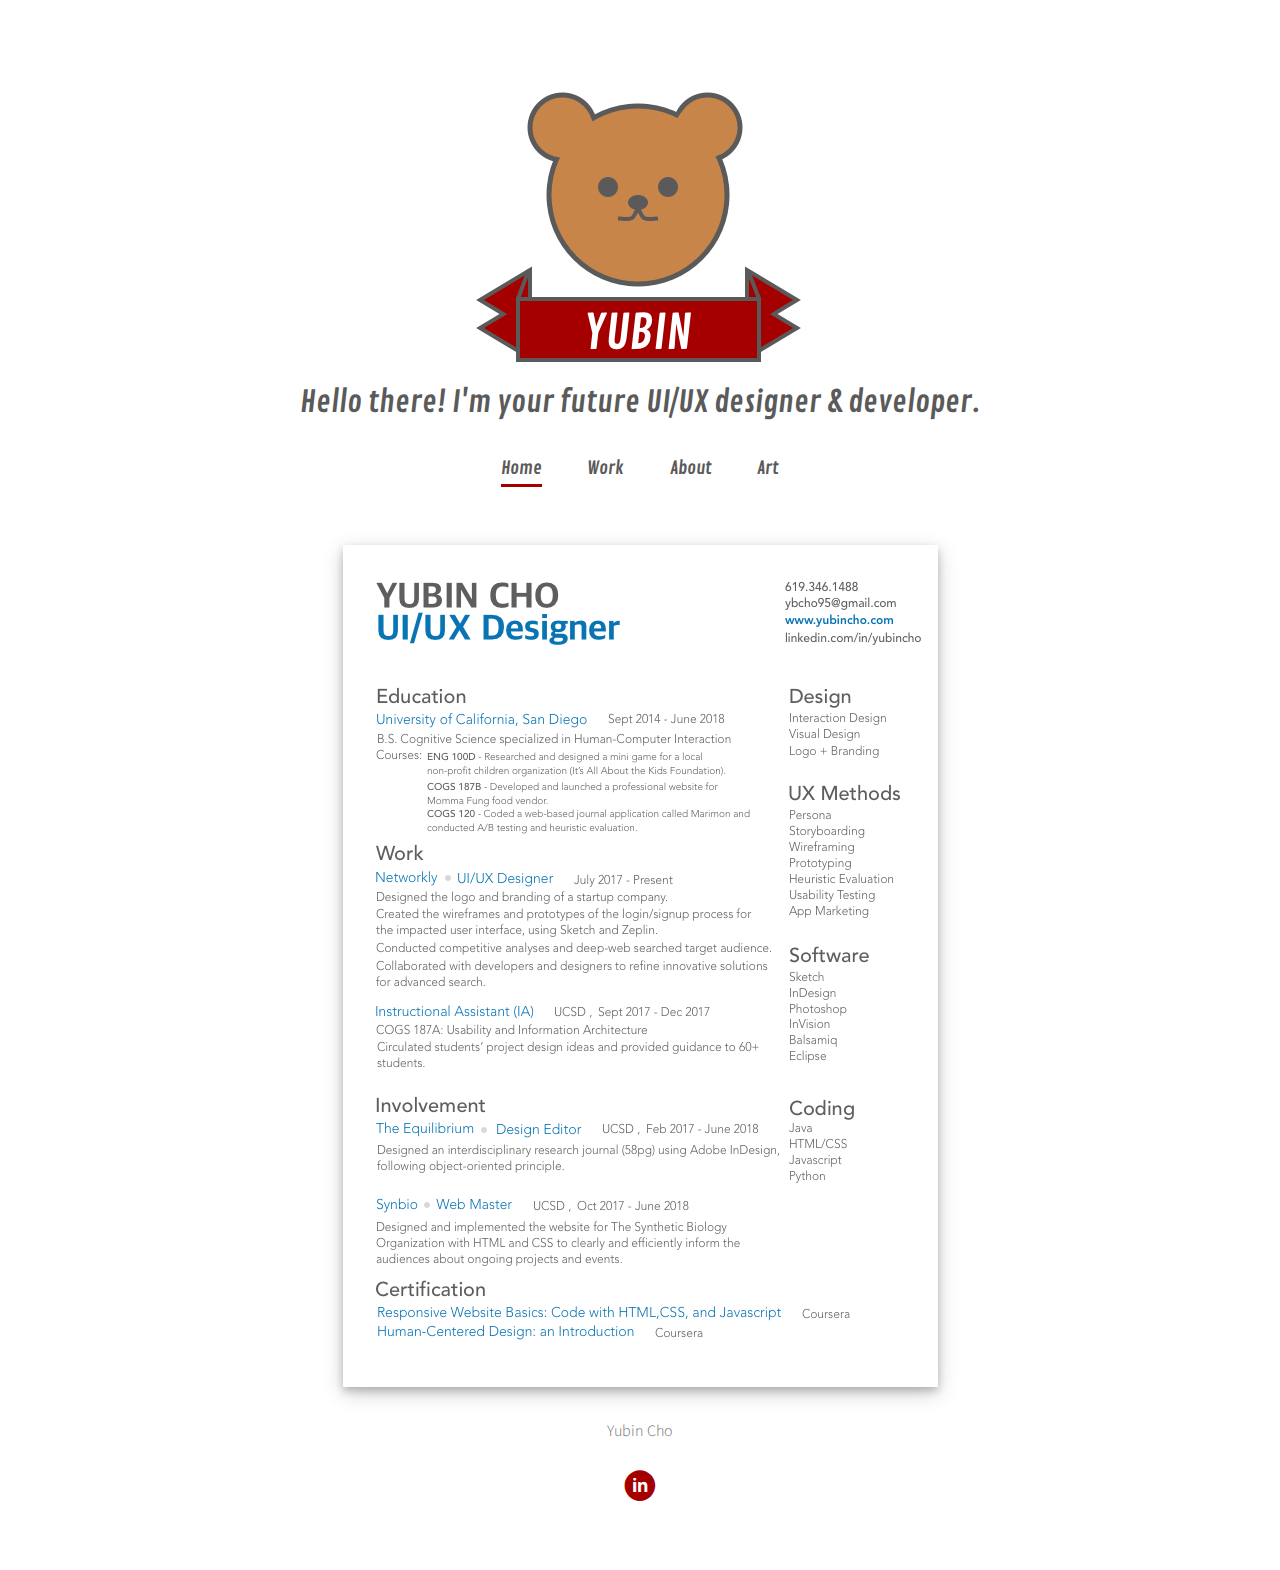
==== commit b5e5f61d: "Update index.html" ====
--- a/index.html
+++ b/index.html
@@ -46,6 +46,7 @@
 					<li><a href="index.html" class="active">Home</a></li>
 					<li><a href="work.html">Work</a></li>
 					<li><a href="about.html">About</a></li>
+					<li><a href="art.html">Art</a></li>
 				</ul>
 			</nav>
 		</div>
--- a/css/style.css
+++ b/css/style.css
@@ -16,6 +16,7 @@
   font-size: 20px;
   font-weight: 300;
   min-height: 100%;
+  height:100%;
 }
 
 a {
@@ -174,20 +175,21 @@
 header #main-nav > ul li:first-child {
   margin-left: 0;
 }
-header h2{
-  font-size: 30px;
+/*header h2{
+  font-size: 4vh;
   line-height: 1.5em;
   margin-bottom: 20px;
   font-family: 'Contrail One', cursive;
   text-align: center;
   overflow: hidden;
   margin: 0 auto;
-  white-space: nowrap; 
+  max-height:1.2em;
   animation: 
     typing 4s steps(30, end),
     blinking-cursor 1s step-end infinite;
   margin-bottom: 1em;
-}
+}*/
+
 
 .intro-section h2 {
   font-size: 25px;
@@ -451,6 +453,13 @@
   -moz-columns: 2;
 }
 
+.intro-section img{
+  max-width: 80%;
+  margin: 0 auto;
+  display: block;
+  margin-bottom: 30px;
+}
+
 
 
 
